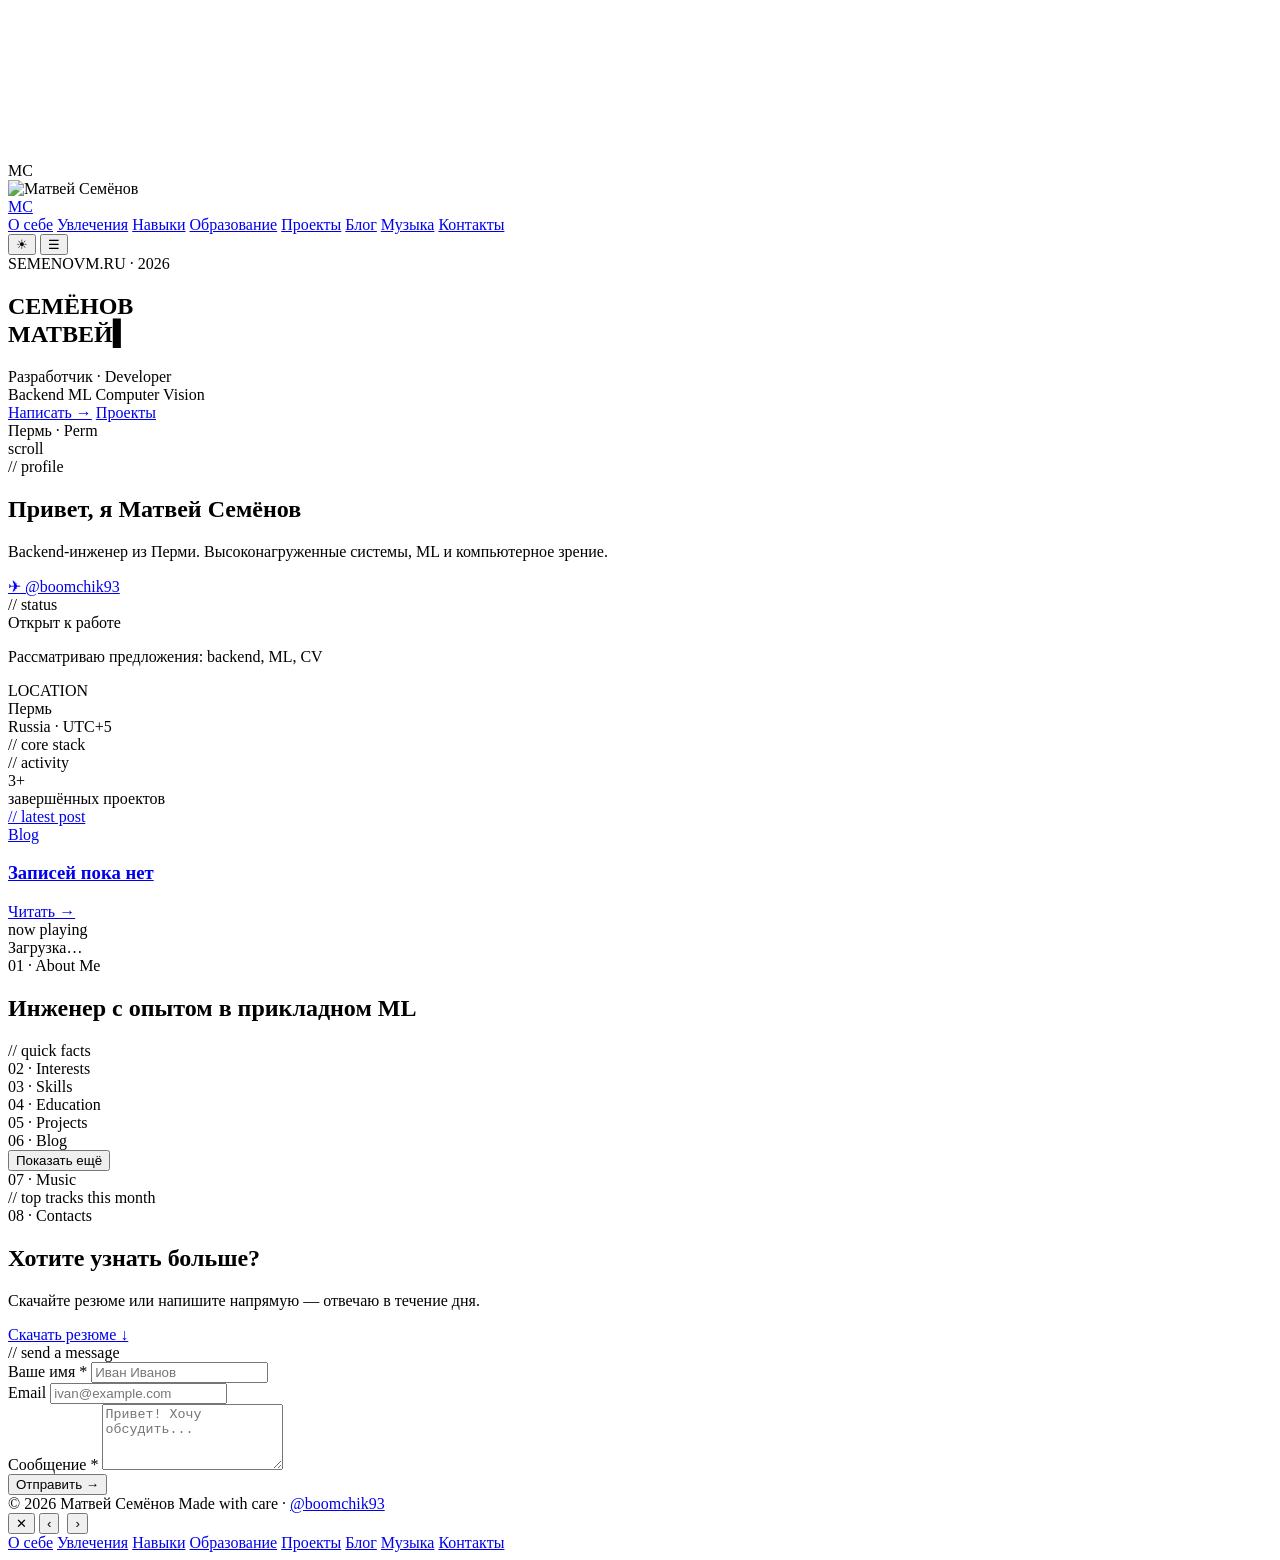
==== web/index.html @ ba3b2e04 "initial" ====
<!DOCTYPE html>
<html lang="ru">
<head>
  <meta charset="utf-8">
  <meta name="viewport" content="width=device-width, initial-scale=1">
  <title>Матвей Семёнов — Разработчик</title>
  <meta name="description" content="Матвей Семёнов — разработчик из Перми. Backend, ML и Computer Vision.">
  <meta property="og:title" content="Матвей Семёнов — Разработчик">
  <meta property="og:description" content="Backend, ML и Computer Vision. Пермь.">
  <meta property="og:type" content="website">
  <link rel="preconnect" href="https://fonts.googleapis.com">
  <link rel="preconnect" href="https://fonts.gstatic.com" crossorigin>
  <link href="https://fonts.googleapis.com/css2?family=JetBrains+Mono:wght@300;400;500;700&family=IBM+Plex+Sans:ital,wght@0,300;0,400;0,500;0,600;1,400&display=swap" rel="stylesheet">
  <link rel="stylesheet" href="/assets/style.css">
</head>
<body>
  <canvas id="bg-canvas"></canvas>
  <div id="bg-orb"></div>
  <div id="fav">
    <div id="fav-fb">МС</div>
    <img id="fav-img" alt="Матвей Семёнов" src="/uploads/photo.jpg">
  </div>

  <!-- NAV -->
  <nav class="nav" id="nav">
    <div class="nav__inner">
      <a href="#" class="nav__logo">МС</a>
      <div class="nav__links">
        <a href="#about">О себе</a>
        <a href="#interests">Увлечения</a>
        <a href="#skills">Навыки</a>
        <a href="#education">Образование</a>
        <a href="#projects">Проекты</a>
        <a href="#blog">Блог</a>
        <a href="#music">Музыка</a>
        <a href="#contacts">Контакты</a>
      </div>
      <div class="nav__actions">
        <button class="nav__icon" id="theme-toggle" type="button" aria-label="Переключить тему">☀</button>
        <button class="nav__icon nav__burger" id="menu-toggle" type="button" aria-label="Меню">☰</button>
      </div>
    </div>
  </nav>

  <main id="app" aria-busy="true">
    <!-- HERO -->
    <section class="hero">
      <div class="hero__inner">
        <div class="hero__kicker">SEMENOVM.RU · 2026</div>
        <h1 class="hero__title">
          <div class="hero__last" id="hero-last">СЕМЁНОВ</div>
          <div class="hero__first neon" id="hero-first">МАТВЕЙ<span class="hero__cursor">▍</span></div>
        </h1>

        <div class="hero__rings-wrap">
          <div class="hero__rings" id="hero-rings">
            <span class="ring ring--1"></span>
            <span class="ring ring--2"></span>
            <span class="dot dot--top"></span>
            <span class="dot dot--right"></span>
            <span class="dot dot--bottom"></span>
            <span class="dot dot--left"></span>
          </div>
        </div>

        <div class="hero__role-row">
          <span class="rule"></span>
          <span class="hero__role" id="hero-role">Разработчик · Developer</span>
          <span class="rule"></span>
        </div>

        <div class="hero__badges">
          <span class="badge">Backend</span>
          <span class="badge">ML</span>
          <span class="badge">Computer Vision</span>
        </div>

        <div class="hero__cta">
          <a href="#contacts" class="btn-primary neon-btn">Написать →</a>
          <a href="#projects" class="btn-ghost">Проекты</a>
        </div>

        <div class="hero__loc">
          <span class="hero__loc-dot"></span>
          <span id="hero-loc">Пермь · Perm</span>
        </div>
      </div>

      <div class="hero__scroll">
        <div class="hero__scroll-line"></div>
        <span class="hero__scroll-label">scroll</span>
      </div>
    </section>

    <!-- BENTO DASHBOARD -->
    <section class="bento">
      <div class="bento__grid">
        <div class="gc card-greeting">
          <canvas id="spark-canvas" style="position:absolute;right:0;bottom:0;width:240px;height:110px;pointer-events:none;"></canvas>
          <div class="card-greeting__label">// profile</div>
          <h2 class="card-greeting__title" id="bento-greeting">Привет, я&#10;Матвей Семёнов</h2>
          <p class="card-greeting__desc" id="bento-desc">Backend-инженер из Перми. Высоконагруженные системы, ML и компьютерное зрение.</p>
          <a href="https://t.me/boomchik93" class="card-greeting__link" id="bento-tg">✈ @boomchik93</a>
        </div>

        <div class="gc bento-card">
          <div class="bento-card__label">// status</div>
          <div class="card-status__row">
            <span class="status-dot"></span>
            <span class="card-status__label">Открыт к работе</span>
          </div>
          <p class="card-status__desc">Рассматриваю предложения: backend, ML, CV</p>
          <div class="card-status__foot">
            <div class="card-status__foot-label">LOCATION</div>
            <div class="card-status__foot-value" id="status-city">Пермь</div>
            <div class="card-status__foot-sub">Russia · UTC+5</div>
          </div>
        </div>

        <div class="gc bento-card">
          <div class="bento-card__label">// core stack</div>
          <div id="stack-bars"></div>
        </div>

        <div class="gc bento-card">
          <div class="bento-card__label">// activity</div>
          <div class="card-activity__num" id="proj-count">3+</div>
          <div class="card-activity__label">завершённых проектов</div>
          <div class="card-activity__bars" id="activity-bars"></div>
        </div>

        <a href="#blog" class="gc bento-card card-blog">
          <div class="bento-card__label">// latest post</div>
          <span class="card-blog__tag" id="blog-teaser-tag">Blog</span>
          <h3 class="card-blog__title" id="blog-teaser-title">Записей пока нет</h3>
          <div class="card-blog__date" id="blog-teaser-date"></div>
          <div class="card-blog__read">Читать →</div>
        </a>

        <div class="gc bento-card card-now" id="bento-now">
          <div class="card-now__label"><span class="card-now__dot"></span>now playing</div>
          <div class="card-now-content">Загрузка…</div>
        </div>
      </div>
    </section>

    <!-- ABOUT -->
    <section id="about" class="section">
      <div class="container">
        <div class="section__head" data-fade>
          <span class="section__num">01</span>
          <span class="section__dot">·</span>
          <span class="section__label">About Me</span>
          <span class="section__rule"></span>
        </div>
        <h2 class="section__title" id="about-h">Инженер с опытом&#10;в прикладном ML</h2>
        <div class="about">
          <div class="about__text" data-fade>
            <p class="about__p1" id="about-ru"></p>
            <p class="about__p2" id="about-en"></p>
          </div>
          <aside class="gc facts-card" data-fade>
            <div class="facts-card__label">// quick facts</div>
            <div id="facts-list"></div>
          </aside>
        </div>
      </div>
    </section>

    <!-- INTERESTS -->
    <section id="interests" class="section">
      <div class="container">
        <div class="section__head" data-fade>
          <span class="section__num">02</span>
          <span class="section__dot">·</span>
          <span class="section__label">Interests</span>
          <span class="section__rule"></span>
        </div>
        <div class="interests-grid" id="interests-grid"></div>
      </div>
    </section>

    <!-- SKILLS -->
    <section id="skills" class="section">
      <div class="container">
        <div class="section__head" data-fade>
          <span class="section__num">03</span>
          <span class="section__dot">·</span>
          <span class="section__label">Skills</span>
          <span class="section__rule"></span>
        </div>
        <div class="skills-grid" id="skills-grid"></div>
      </div>
    </section>

    <!-- EDUCATION -->
    <section id="education" class="section">
      <div class="container">
        <div class="section__head" data-fade>
          <span class="section__num">04</span>
          <span class="section__dot">·</span>
          <span class="section__label">Education</span>
          <span class="section__rule"></span>
        </div>
        <div class="edu-list" id="edu-list"></div>
      </div>
    </section>

    <!-- PROJECTS -->
    <section id="projects" class="section">
      <div class="container">
        <div class="section__head" data-fade>
          <span class="section__num">05</span>
          <span class="section__dot">·</span>
          <span class="section__label">Projects</span>
          <span class="section__rule"></span>
        </div>
        <div class="projects-grid" id="projects-grid"></div>
      </div>
    </section>

    <!-- BLOG -->
    <section id="blog" class="section">
      <div class="container">
        <div class="section__head" data-fade>
          <span class="section__num">06</span>
          <span class="section__dot">·</span>
          <span class="section__label">Blog</span>
          <span class="section__rule"></span>
        </div>
        <div class="blog-feed" id="blog-feed"></div>
        <div class="blog-more-wrap">
          <button class="ghost-btn hidden" id="blog-more" type="button">Показать ещё</button>
        </div>
      </div>
    </section>

    <!-- MUSIC -->
    <section id="music" class="section">
      <div class="container">
        <div class="section__head" data-fade>
          <span class="section__num">07</span>
          <span class="section__dot">·</span>
          <span class="section__label">Music</span>
          <span class="section__rule"></span>
        </div>
        <div class="music-grid">
          <div class="gc music-now-card" id="music-now"></div>
          <div class="gc music-top-card">
            <div class="music-top-card__label" id="music-top-label">// top tracks this month</div>
            <div class="top-cols" id="music-top"></div>
          </div>
        </div>
      </div>
    </section>

    <!-- CONTACTS -->
    <section id="contacts" class="section">
      <div class="container">
        <div class="section__head" data-fade>
          <span class="section__num">08</span>
          <span class="section__dot">·</span>
          <span class="section__label">Contacts</span>
          <span class="section__rule"></span>
        </div>
        <div class="contacts-grid">
          <div data-fade>
            <h2 class="contacts__title">Хотите узнать больше?</h2>
            <p class="contacts__desc">Скачайте резюме или напишите напрямую — отвечаю в течение дня.</p>
            <div class="socials" id="socials-grid"></div>
            <a href="/uploads/resume.pdf" class="btn-primary neon-btn" id="resume-link" download>Скачать резюме ↓</a>
          </div>

          <form class="gc cform" id="contact-form" data-fade>
            <div class="cform__label">// send a message</div>
            <div class="cform__fields">
              <div>
                <label class="cform__field-label">Ваше имя *</label>
                <input class="cform__input" name="name" type="text" placeholder="Иван Иванов" required maxlength="120">
              </div>
              <div>
                <label class="cform__field-label">Email</label>
                <input class="cform__input" name="email" type="email" placeholder="ivan@example.com" maxlength="160">
              </div>
              <div>
                <label class="cform__field-label">Сообщение *</label>
                <textarea class="cform__input cform__area" name="message" placeholder="Привет! Хочу обсудить..." required maxlength="4000" rows="4"></textarea>
              </div>
              <button class="cform__btn" type="submit">Отправить →</button>
              <span class="cform__status" id="cform-status"></span>
            </div>
          </form>
        </div>
      </div>
    </section>
  </main>

  <footer class="footer">
    <div class="footer__inner">
      <span id="footer-copy">© 2026 Матвей Семёнов</span>
      <span>Made with care · <a href="https://t.me/boomchik93" id="footer-handle">@boomchik93</a></span>
    </div>
  </footer>

  <!-- Lightbox -->
  <div class="lightbox hidden" id="lightbox">
    <button class="lightbox__close" id="lightbox-close" type="button" aria-label="Закрыть">✕</button>
    <button class="lightbox__nav lightbox__prev" id="lightbox-prev" type="button" aria-label="Предыдущее фото">‹</button>
    <img class="lightbox__img" id="lightbox-img" alt="">
    <button class="lightbox__nav lightbox__next" id="lightbox-next" type="button" aria-label="Следующее фото">›</button>
    <div class="lightbox__counter" id="lightbox-counter"></div>
  </div>

  <!-- Mobile menu -->
  <div class="mobile-menu hidden" id="mobile-menu">
    <a href="#about">О себе</a>
    <a href="#interests">Увлечения</a>
    <a href="#skills">Навыки</a>
    <a href="#education">Образование</a>
    <a href="#projects">Проекты</a>
    <a href="#blog">Блог</a>
    <a href="#music">Музыка</a>
    <a href="#contacts">Контакты</a>
  </div>

  <script src="/assets/app.js"></script>
</body>
</html>
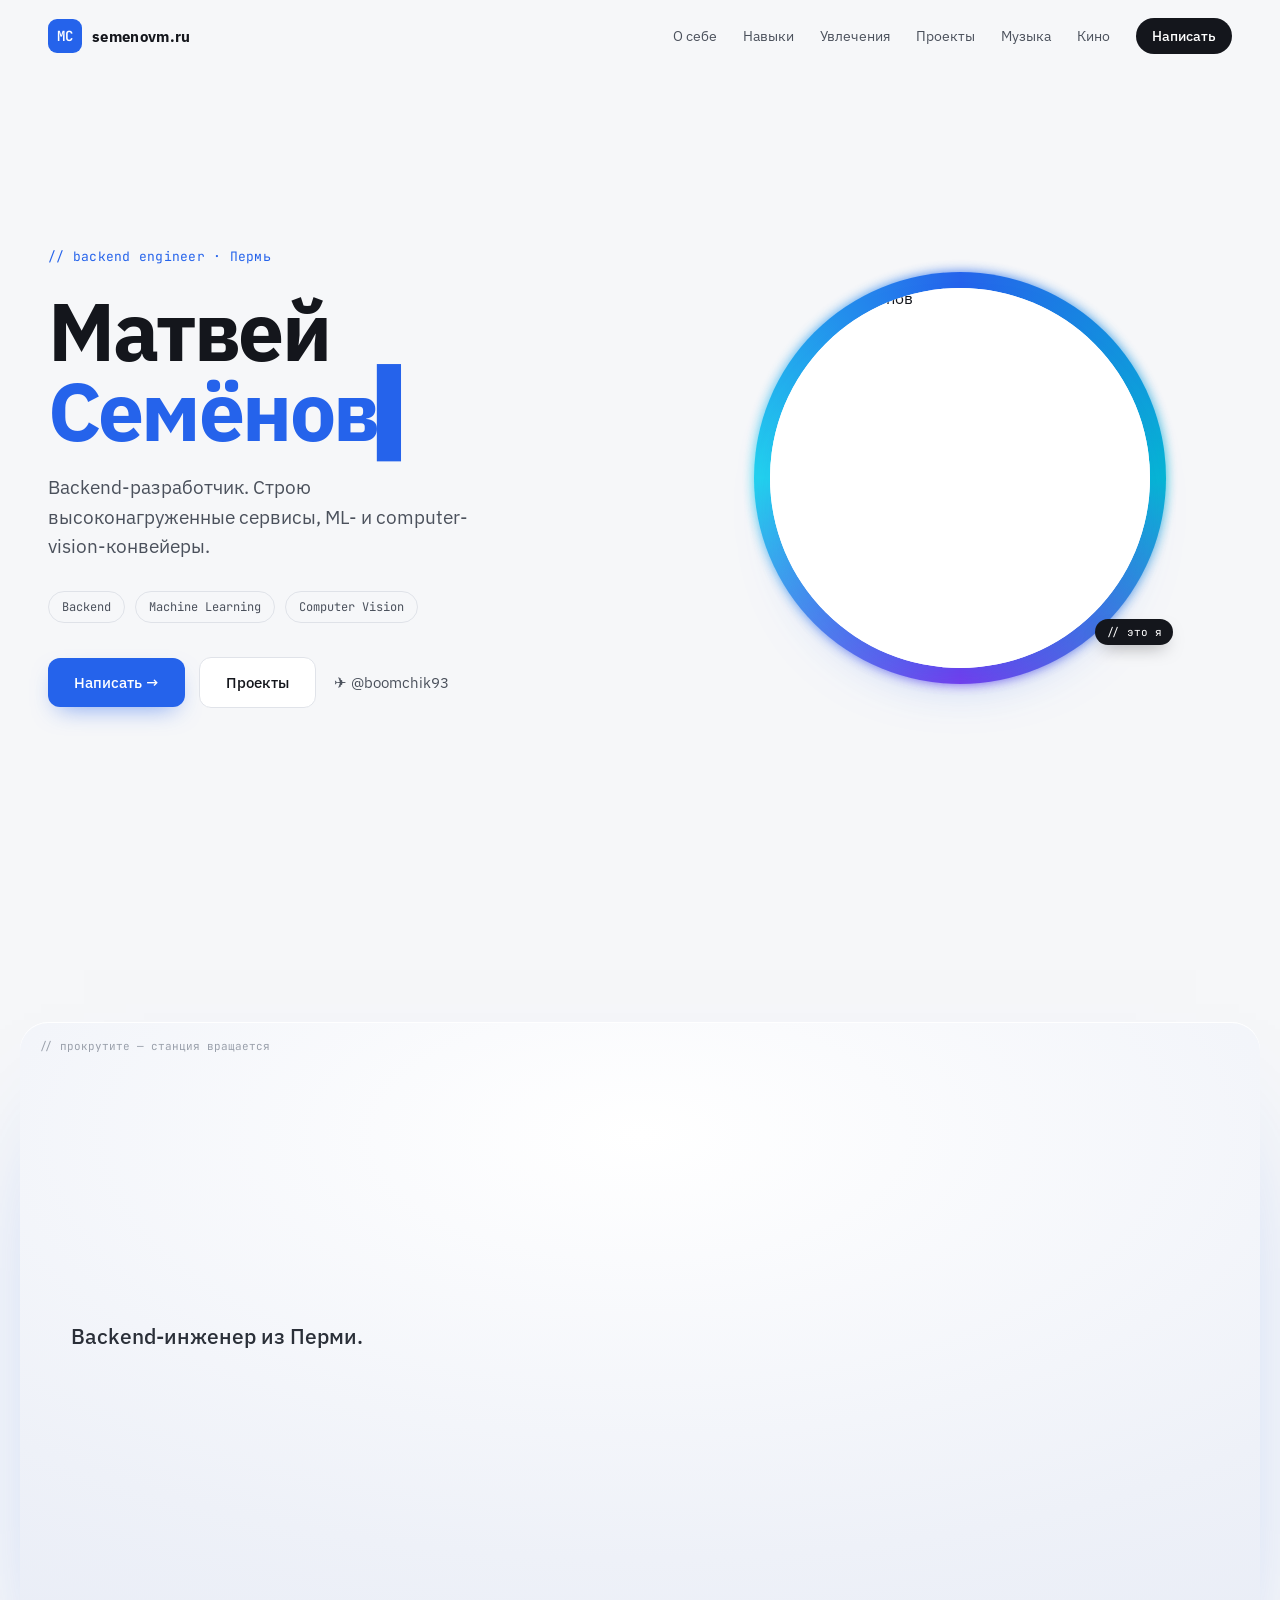
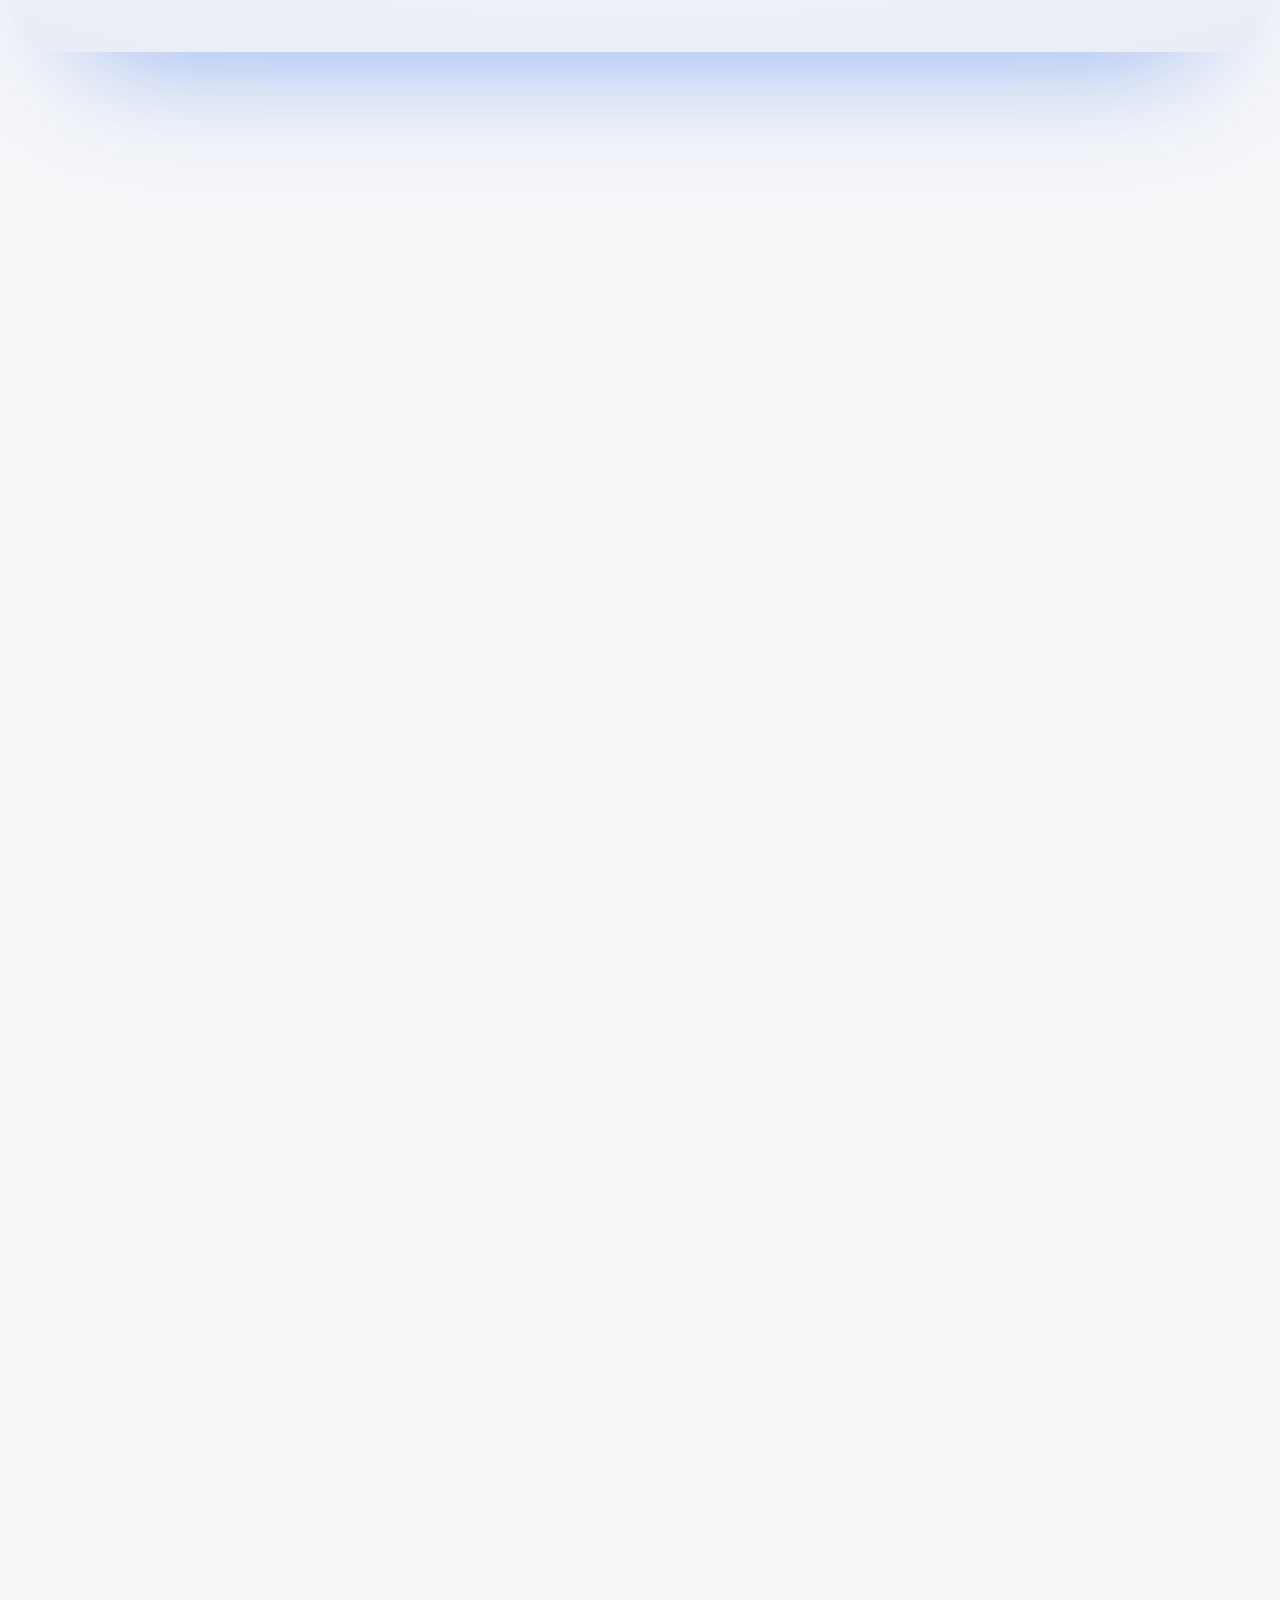
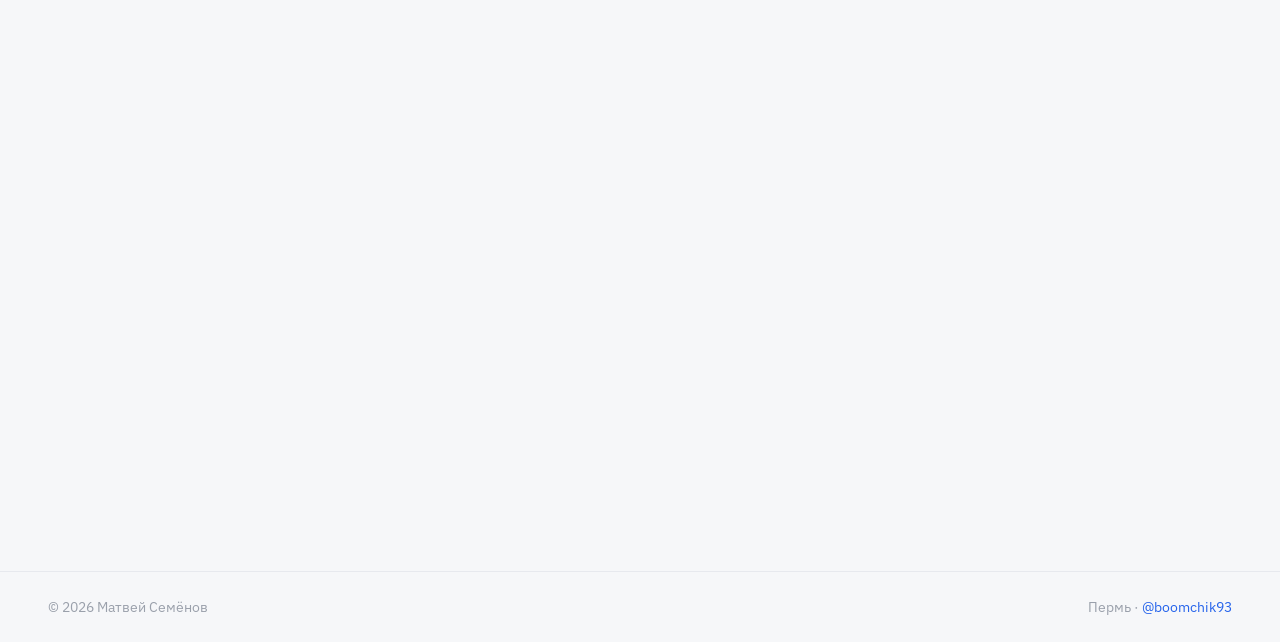
==== commit 78028a7e: "почистил комменты и добавил шифрование чувствительных полей" ====
--- a/web/index.html
+++ b/web/index.html
@@ -4,325 +4,354 @@
   <meta charset="utf-8">
   <meta name="viewport" content="width=device-width, initial-scale=1">
   <title>Матвей Семёнов — Разработчик</title>
-  <meta name="description" content="Матвей Семёнов — разработчик из Перми. Backend, ML и Computer Vision.">
+  <meta name="description" content="Матвей Семёнов — backend-разработчик из Перми. Backend, ML и Computer Vision.">
   <meta property="og:title" content="Матвей Семёнов — Разработчик">
   <meta property="og:description" content="Backend, ML и Computer Vision. Пермь.">
   <meta property="og:type" content="website">
   <link rel="preconnect" href="https://fonts.googleapis.com">
   <link rel="preconnect" href="https://fonts.gstatic.com" crossorigin>
-  <link href="https://fonts.googleapis.com/css2?family=JetBrains+Mono:wght@300;400;500;700&family=IBM+Plex+Sans:ital,wght@0,300;0,400;0,500;0,600;1,400&display=swap" rel="stylesheet">
-  <link rel="stylesheet" href="/assets/style.css">
+  <link href="https://fonts.googleapis.com/css2?family=JetBrains+Mono:wght@400;500;600&family=IBM+Plex+Sans:ital,wght@0,300;0,400;0,500;0,600;0,700;1,400&display=swap" rel="stylesheet">
+  <script src="https://cdnjs.cloudflare.com/ajax/libs/three.js/r128/three.min.js"></script>
+  <script src="https://unpkg.com/three@0.128.0/examples/js/libs/fflate.min.js"></script>
+  <script src="https://unpkg.com/three@0.128.0/examples/js/loaders/FBXLoader.js"></script>
+  <style>
+    *{box-sizing:border-box;margin:0;padding:0}
+    html{scroll-behavior:smooth}
+    body{background:#f6f7f9;color:#14161c;font-family:'IBM Plex Sans',system-ui,sans-serif;-webkit-font-smoothing:antialiased;overflow-x:hidden}
+    a{color:#2563eb;text-decoration:none}
+    a:hover{color:#1d4ed8}
+    ::selection{background:#c7d5fb;color:#14161c}
+    @keyframes riseIn{from{opacity:0;transform:translateY(22px)}to{opacity:1;transform:none}}
+    @keyframes blink{0%,49%{opacity:1}50%,100%{opacity:0}}
+    @keyframes eq{0%,100%{transform:scaleY(.3)}50%{transform:scaleY(1)}}
+    @keyframes spin{to{transform:rotate(360deg)}}
+    @keyframes floaty{0%,100%{transform:translateY(0)}50%{transform:translateY(-14px)}}
+    .fade{opacity:0;transform:translateY(22px);transition:opacity .7s cubic-bezier(.22,.61,.36,1),transform .7s cubic-bezier(.22,.61,.36,1)}
+    .fade.vis{opacity:1;transform:none}
+    @media (prefers-reduced-motion: reduce){.fade{opacity:1!important;transform:none!important;transition:none}}
+    .stg-grid{display:grid;grid-template-columns:1.02fr .98fr;gap:48px;align-items:center}
+    .slot{position:relative;border-radius:28px;overflow:hidden}
+    /* about workstation slot: break out wider than the content column */
+    .slot-wide{width:min(100vw - 40px,1560px);position:relative;left:50%;transform:translateX(-50%)}
+    .stage3d.rev .stg-grid > div:first-child{order:2}
+    @media (max-width:980px){
+      .stg-grid{grid-template-columns:1fr!important;gap:26px!important}
+      .slot{height:400px!important}
+      .stage3d.rev .stg-grid > div:first-child{order:0!important}
+      .hero{grid-template-columns:1fr!important;gap:8px!important;min-height:auto!important;padding-top:120px!important}
+      .hero > div:last-child{height:min(56vh,440px)!important;order:-1}
+      .two-col,.music-grid{grid-template-columns:1fr!important}
+      .skills-grid,.int-grid,.proj-grid{grid-template-columns:1fr 1fr!important}
+    }
+    @media (max-width:720px){
+      .navlinks{display:none!important}
+      .burger{display:grid!important;place-items:center}
+      .skills-grid,.int-grid,.proj-grid{grid-template-columns:1fr!important}
+      main{padding-left:20px!important;padding-right:20px!important}
+      section{padding-top:72px!important}
+      .slot{display:none!important}
+      .stage3d{padding:52px 0 8px!important}
+    }
+  </style>
 </head>
 <body>
-  <canvas id="bg-canvas"></canvas>
-  <div id="bg-orb"></div>
-  <div id="fav">
-    <div id="fav-fb">МС</div>
-    <img id="fav-img" alt="Матвей Семёнов" src="/uploads/photo.jpg">
-  </div>
-
-  <!-- NAV -->
-  <nav class="nav" id="nav">
-    <div class="nav__inner">
-      <a href="#" class="nav__logo">МС</a>
-      <div class="nav__links">
-        <a href="#about">О себе</a>
-        <a href="#interests">Увлечения</a>
-        <a href="#skills">Навыки</a>
-        <a href="#education">Образование</a>
-        <a href="#projects">Проекты</a>
-        <a href="#blog">Блог</a>
-        <a href="#music">Музыка</a>
-        <a href="#contacts">Контакты</a>
-      </div>
-      <div class="nav__actions">
-        <button class="nav__icon" id="theme-toggle" type="button" aria-label="Переключить тему">☀</button>
-        <button class="nav__icon nav__burger" id="menu-toggle" type="button" aria-label="Меню">☰</button>
+<canvas id="constellation" style="position:fixed;inset:0;width:100vw;height:100vh;z-index:0;pointer-events:none"></canvas>
+<canvas id="retroGl" style="position:fixed;inset:0;width:100vw;height:100vh;z-index:20;pointer-events:none"></canvas>
+
+<div style="position:relative;z-index:1;min-height:100vh">
+
+  <nav id="siteNav" style="position:fixed;top:0;left:0;right:0;z-index:40;transition:background .3s,box-shadow .3s,backdrop-filter .3s">
+    <div style="max-width:1240px;margin:0 auto;padding:18px 28px;display:flex;align-items:center;justify-content:space-between;gap:24px">
+      <a href="#top" data-close-menu style="display:flex;align-items:center;gap:10px;color:#14161c;font-weight:700;letter-spacing:.02em">
+        <span style="display:grid;place-items:center;width:34px;height:34px;border-radius:9px;background:#2563eb;color:#fff;font-family:'JetBrains Mono',monospace;font-size:14px;font-weight:600">МС</span>
+        <span style="font-size:15px">semenovm.ru</span>
+      </a>
+      <div style="display:flex;align-items:center;gap:26px;font-size:14px" class="navlinks">
+        <a href="#about" style="color:#4b515c">О себе</a>
+        <a href="#skills" style="color:#4b515c">Навыки</a>
+        <a href="#interests" style="color:#4b515c">Увлечения</a>
+        <a href="#projects" style="color:#4b515c">Проекты</a>
+        <a href="#music" style="color:#4b515c">Музыка</a>
+        <a href="/films" target="_blank" rel="noopener" style="color:#4b515c">Кино</a>
+        <a href="#contacts" style="display:inline-flex;align-items:center;gap:7px;padding:9px 16px;border-radius:999px;background:#14161c;color:#fff;font-weight:500">Написать</a>
+      </div>
+      <button type="button" id="burger-btn" class="burger" aria-label="Меню" style="display:none;width:42px;height:42px;border:1px solid #e7e9ee;border-radius:11px;background:#fff;color:#14161c;font-size:18px;cursor:pointer">☰</button>
+    </div>
+    <div id="mobile-menu-wrap" style="max-width:1240px;margin:0 auto;padding:0 28px;overflow:hidden;max-height:0;transition:max-height .35s ease">
+      <div style="display:flex;flex-direction:column;gap:2px;padding:6px 0 18px">
+        <a href="#about" data-close-menu style="padding:12px 4px;border-bottom:1px solid #eceef2;color:#14161c">О себе</a>
+        <a href="#skills" data-close-menu style="padding:12px 4px;border-bottom:1px solid #eceef2;color:#14161c">Навыки</a>
+        <a href="#interests" data-close-menu style="padding:12px 4px;border-bottom:1px solid #eceef2;color:#14161c">Увлечения</a>
+        <a href="#projects" data-close-menu style="padding:12px 4px;border-bottom:1px solid #eceef2;color:#14161c">Проекты</a>
+        <a href="#music" data-close-menu style="padding:12px 4px;border-bottom:1px solid #eceef2;color:#14161c">Музыка</a>
+        <a href="/films" target="_blank" rel="noopener" data-close-menu style="padding:12px 4px;border-bottom:1px solid #eceef2;color:#14161c">Кино</a>
+        <a href="#contacts" data-close-menu style="padding:12px 4px;color:#2563eb">Написать →</a>
       </div>
     </div>
   </nav>
 
-  <main id="app" aria-busy="true">
+  <main id="top" style="position:relative;z-index:1;max-width:1240px;margin:0 auto;padding:0 28px">
+
     <!-- HERO -->
-    <section class="hero">
-      <div class="hero__inner">
-        <div class="hero__kicker">SEMENOVM.RU · 2026</div>
-        <h1 class="hero__title">
-          <div class="hero__last" id="hero-last">СЕМЁНОВ</div>
-          <div class="hero__first neon" id="hero-first">МАТВЕЙ<span class="hero__cursor">▍</span></div>
+    <section style="min-height:100vh;display:grid;grid-template-columns:1.05fr .95fr;align-items:center;gap:40px;padding-top:96px;padding-bottom:40px" class="hero">
+      <div style="animation:riseIn .8s cubic-bezier(.22,.61,.36,1) both">
+        <div id="hero-kicker" style="font-family:'JetBrains Mono',monospace;font-size:13px;color:#2563eb;letter-spacing:.02em;margin-bottom:26px">// backend engineer · Пермь</div>
+        <h1 style="font-size:clamp(44px,6.4vw,88px);line-height:.98;font-weight:700;letter-spacing:-.03em;margin-bottom:22px;text-wrap:balance">
+          <span id="hero-first">Матвей</span><br><span id="hero-last" style="color:#2563eb">Семёнов</span><span style="display:inline-block;width:.5ch;color:#2563eb;animation:blink 1.1s step-end infinite">▍</span>
         </h1>
-
-        <div class="hero__rings-wrap">
-          <div class="hero__rings" id="hero-rings">
-            <span class="ring ring--1"></span>
-            <span class="ring ring--2"></span>
-            <span class="dot dot--top"></span>
-            <span class="dot dot--right"></span>
-            <span class="dot dot--bottom"></span>
-            <span class="dot dot--left"></span>
-          </div>
-        </div>
-
-        <div class="hero__role-row">
-          <span class="rule"></span>
-          <span class="hero__role" id="hero-role">Разработчик · Developer</span>
-          <span class="rule"></span>
-        </div>
-
-        <div class="hero__badges">
-          <span class="badge">Backend</span>
-          <span class="badge">ML</span>
-          <span class="badge">Computer Vision</span>
-        </div>
-
-        <div class="hero__cta">
-          <a href="#contacts" class="btn-primary neon-btn">Написать →</a>
-          <a href="#projects" class="btn-ghost">Проекты</a>
-        </div>
-
-        <div class="hero__loc">
-          <span class="hero__loc-dot"></span>
-          <span id="hero-loc">Пермь · Perm</span>
-        </div>
-      </div>
-
-      <div class="hero__scroll">
-        <div class="hero__scroll-line"></div>
-        <span class="hero__scroll-label">scroll</span>
-      </div>
-    </section>
-
-    <!-- BENTO DASHBOARD -->
-    <section class="bento">
-      <div class="bento__grid">
-        <div class="gc card-greeting">
-          <canvas id="spark-canvas" style="position:absolute;right:0;bottom:0;width:240px;height:110px;pointer-events:none;"></canvas>
-          <div class="card-greeting__label">// profile</div>
-          <h2 class="card-greeting__title" id="bento-greeting">Привет, я&#10;Матвей Семёнов</h2>
-          <p class="card-greeting__desc" id="bento-desc">Backend-инженер из Перми. Высоконагруженные системы, ML и компьютерное зрение.</p>
-          <a href="https://t.me/boomchik93" class="card-greeting__link" id="bento-tg">✈ @boomchik93</a>
-        </div>
-
-        <div class="gc bento-card">
-          <div class="bento-card__label">// status</div>
-          <div class="card-status__row">
-            <span class="status-dot"></span>
-            <span class="card-status__label">Открыт к работе</span>
-          </div>
-          <p class="card-status__desc">Рассматриваю предложения: backend, ML, CV</p>
-          <div class="card-status__foot">
-            <div class="card-status__foot-label">LOCATION</div>
-            <div class="card-status__foot-value" id="status-city">Пермь</div>
-            <div class="card-status__foot-sub">Russia · UTC+5</div>
-          </div>
-        </div>
-
-        <div class="gc bento-card">
-          <div class="bento-card__label">// core stack</div>
-          <div id="stack-bars"></div>
-        </div>
-
-        <div class="gc bento-card">
-          <div class="bento-card__label">// activity</div>
-          <div class="card-activity__num" id="proj-count">3+</div>
-          <div class="card-activity__label">завершённых проектов</div>
-          <div class="card-activity__bars" id="activity-bars"></div>
-        </div>
-
-        <a href="#blog" class="gc bento-card card-blog">
-          <div class="bento-card__label">// latest post</div>
-          <span class="card-blog__tag" id="blog-teaser-tag">Blog</span>
-          <h3 class="card-blog__title" id="blog-teaser-title">Записей пока нет</h3>
-          <div class="card-blog__date" id="blog-teaser-date"></div>
-          <div class="card-blog__read">Читать →</div>
+        <p id="hero-desc" style="max-width:440px;font-size:19px;line-height:1.55;color:#4b515c;margin-bottom:30px">Backend-разработчик. Строю высоконагруженные сервисы, ML- и computer-vision-конвейеры.</p>
+        <div style="display:flex;gap:10px;flex-wrap:wrap;margin-bottom:34px">
+          <span style="font-family:'JetBrains Mono',monospace;font-size:12px;padding:7px 13px;border-radius:999px;border:1px solid #dfe2e8;color:#4b515c">Backend</span>
+          <span style="font-family:'JetBrains Mono',monospace;font-size:12px;padding:7px 13px;border-radius:999px;border:1px solid #dfe2e8;color:#4b515c">Machine Learning</span>
+          <span style="font-family:'JetBrains Mono',monospace;font-size:12px;padding:7px 13px;border-radius:999px;border:1px solid #dfe2e8;color:#4b515c">Computer Vision</span>
+        </div>
+        <div style="display:flex;gap:14px;flex-wrap:wrap;align-items:center">
+          <a href="#contacts" style="display:inline-flex;align-items:center;gap:9px;padding:15px 26px;border-radius:12px;background:#2563eb;color:#fff;font-weight:500;font-size:15px;box-shadow:0 10px 24px -10px rgba(37,99,235,.6)">Написать →</a>
+          <a href="#projects" style="display:inline-flex;align-items:center;gap:9px;padding:15px 26px;border-radius:12px;background:#fff;border:1px solid #e0e3e9;color:#14161c;font-weight:500;font-size:15px">Проекты</a>
+          <a id="hero-tg" href="https://t.me/boomchik93" target="_blank" rel="noopener" style="display:inline-flex;align-items:center;gap:8px;padding:12px 4px;color:#4b515c;font-size:15px">✈ @boomchik93</a>
+        </div>
+      </div>
+
+      <div style="position:relative;display:grid;place-items:center;height:min(72vh,560px)">
+        <div style="position:relative;width:min(78%,380px);aspect-ratio:1;animation:floaty 6s ease-in-out infinite">
+          <div style="position:absolute;inset:-16px;border-radius:50%;background:conic-gradient(from 0deg,#2563eb,#06b6d4,#7c3aed,#22d3ee,#2563eb);filter:blur(6px);opacity:.85;animation:spin 7s linear infinite"></div>
+          <div style="position:absolute;inset:-16px;border-radius:50%;background:conic-gradient(from 0deg,#2563eb,#06b6d4,#7c3aed,#22d3ee,#2563eb);animation:spin 7s linear infinite"></div>
+          <div style="position:absolute;inset:0;border-radius:50%;overflow:hidden;background:#fff;box-shadow:0 30px 60px -34px rgba(37,99,235,.6),inset 0 0 0 6px #fff">
+            <img id="hero-photo" src="/uploads/photo.jpg" alt="Матвей Семёнов" style="width:100%;height:100%;object-fit:cover;display:block">
+          </div>
+          <span style="position:absolute;bottom:6%;right:-6%;font-family:'JetBrains Mono',monospace;font-size:11px;background:#14161c;color:#fff;padding:6px 11px;border-radius:999px;box-shadow:0 8px 18px -8px rgba(20,22,28,.5)">// это я</span>
+        </div>
+      </div>
+    </section>
+
+    <!-- ABOUT: BIG RETRO WORKSTATION -->
+    <section id="about" style="padding:64px 0 44px">
+      <div class="fade" style="display:flex;align-items:center;justify-content:space-between;flex-wrap:wrap;gap:14px;margin-bottom:24px">
+        <div style="font-family:'JetBrains Mono',monospace;font-size:13px;color:#2563eb">// workstation · online</div>
+        <div style="display:inline-flex;align-items:center;gap:9px;padding:8px 14px;border-radius:999px;background:rgba(37,99,235,.09);color:#2563eb;font-weight:500;font-size:14px"><span style="width:9px;height:9px;border-radius:50%;background:#22c55e;box-shadow:0 0 0 4px rgba(34,197,94,.18)"></span>Открыт к работе</div>
+      </div>
+      <div id="slot-crt" class="slot slot-wide" style="height:min(70vh,640px);background:radial-gradient(130% 120% at 50% 18%,#ffffff 0%,#eef1f8 56%,#e4e9f5 100%);box-shadow:inset 0 1px 0 #fff,0 64px 120px -64px rgba(37,99,235,.5)">
+        <span style="position:absolute;top:17px;left:19px;font-family:'JetBrains Mono',monospace;font-size:11px;color:#9aa0ab;z-index:30">// прокрутите — станция вращается</span>
+        <div style="position:absolute;inset:0;display:flex;align-items:center;padding:0 clamp(22px,4vw,52px);z-index:30;pointer-events:none">
+          <p id="about-text" style="font-size:clamp(17px,2vw,21px);line-height:1.5;color:#2a2f38;max-width:520px;font-weight:500;text-wrap:balance">Backend-инженер из Перми.</p>
+        </div>
+      </div>
+    </section>
+
+    <!-- SKILLS -->
+    <section id="skills" style="padding:96px 0 40px">
+      <div class="fade" style="display:flex;align-items:baseline;justify-content:space-between;flex-wrap:wrap;gap:16px;margin-bottom:40px">
+        <div>
+          <div style="font-family:'JetBrains Mono',monospace;font-size:13px;color:#2563eb;margin-bottom:14px">// core stack</div>
+          <h2 style="font-size:clamp(28px,3.4vw,42px);letter-spacing:-.02em;font-weight:700">Навыки и технологии</h2>
+        </div>
+        <div style="display:flex;gap:16px;font-family:'JetBrains Mono',monospace;font-size:12px;color:#9aa0ab;flex-wrap:wrap">
+          <span style="display:inline-flex;align-items:center;gap:7px"><span style="width:9px;height:9px;border-radius:3px;background:#2563eb"></span>основной</span>
+          <span style="display:inline-flex;align-items:center;gap:7px"><span style="width:9px;height:9px;border-radius:3px;background:#93b4fb"></span>уверенно</span>
+          <span style="display:inline-flex;align-items:center;gap:7px"><span style="width:9px;height:9px;border-radius:3px;background:#d3dae6"></span>рабочий</span>
+        </div>
+      </div>
+      <div id="skills-grid" style="display:grid;grid-template-columns:repeat(3,1fr);gap:18px" class="skills-grid">
+        <div class="fade" style="background:#fff;border:1px solid #e7e9ee;border-radius:18px;padding:24px">
+          <div style="font-family:'JetBrains Mono',monospace;font-size:12px;color:#9aa0ab;margin-bottom:18px">// языки</div>
+          <div style="display:flex;flex-wrap:wrap;gap:9px">
+            <span style="display:inline-flex;align-items:center;gap:8px;padding:9px 14px;border-radius:11px;background:#2563eb;color:#fff;font-weight:500;font-size:14px">Python<span style="font-family:'JetBrains Mono',monospace;font-size:10px;opacity:.8">основной</span></span>
+            <span style="display:inline-flex;align-items:center;gap:8px;padding:9px 14px;border-radius:11px;background:rgba(37,99,235,.1);color:#1d4ed8;font-weight:500;font-size:14px">Go<span style="font-family:'JetBrains Mono',monospace;font-size:10px;opacity:.7">уверенно</span></span>
+            <span style="display:inline-flex;align-items:center;gap:8px;padding:9px 14px;border-radius:11px;background:rgba(37,99,235,.1);color:#1d4ed8;font-weight:500;font-size:14px">C++<span style="font-family:'JetBrains Mono',monospace;font-size:10px;opacity:.7">уверенно</span></span>
+            <span style="display:inline-flex;align-items:center;gap:8px;padding:9px 14px;border-radius:11px;background:#f0f2f6;color:#4b515c;font-weight:500;font-size:14px">C#<span style="font-family:'JetBrains Mono',monospace;font-size:10px;opacity:.6">рабочий</span></span>
+            <span style="display:inline-flex;align-items:center;gap:8px;padding:9px 14px;border-radius:11px;background:#f0f2f6;color:#4b515c;font-weight:500;font-size:14px">SQL</span>
+          </div>
+        </div>
+        <div class="fade" style="background:#fff;border:1px solid #e7e9ee;border-radius:18px;padding:24px">
+          <div style="font-family:'JetBrains Mono',monospace;font-size:12px;color:#9aa0ab;margin-bottom:18px">// backend</div>
+          <div style="display:flex;flex-wrap:wrap;gap:9px">
+            <span style="display:inline-flex;padding:9px 14px;border-radius:11px;background:#2563eb;color:#fff;font-weight:500;font-size:14px">FastAPI</span>
+            <span style="display:inline-flex;padding:9px 14px;border-radius:11px;background:rgba(37,99,235,.1);color:#1d4ed8;font-weight:500;font-size:14px">PostgreSQL</span>
+            <span style="display:inline-flex;padding:9px 14px;border-radius:11px;background:rgba(37,99,235,.1);color:#1d4ed8;font-weight:500;font-size:14px">Redis</span>
+            <span style="display:inline-flex;padding:9px 14px;border-radius:11px;background:#f0f2f6;color:#4b515c;font-weight:500;font-size:14px">Docker</span>
+            <span style="display:inline-flex;padding:9px 14px;border-radius:11px;background:#f0f2f6;color:#4b515c;font-weight:500;font-size:14px">gRPC</span>
+            <span style="display:inline-flex;padding:9px 14px;border-radius:11px;background:#f0f2f6;color:#4b515c;font-weight:500;font-size:14px">RabbitMQ</span>
+          </div>
+        </div>
+        <div class="fade" style="background:#fff;border:1px solid #e7e9ee;border-radius:18px;padding:24px">
+          <div style="font-family:'JetBrains Mono',monospace;font-size:12px;color:#9aa0ab;margin-bottom:18px">// ml · cv</div>
+          <div style="display:flex;flex-wrap:wrap;gap:9px">
+            <span style="display:inline-flex;padding:9px 14px;border-radius:11px;background:#2563eb;color:#fff;font-weight:500;font-size:14px">PyTorch</span>
+            <span style="display:inline-flex;padding:9px 14px;border-radius:11px;background:rgba(37,99,235,.1);color:#1d4ed8;font-weight:500;font-size:14px">OpenCV</span>
+            <span style="display:inline-flex;padding:9px 14px;border-radius:11px;background:#f0f2f6;color:#4b515c;font-weight:500;font-size:14px">NumPy</span>
+            <span style="display:inline-flex;padding:9px 14px;border-radius:11px;background:#f0f2f6;color:#4b515c;font-weight:500;font-size:14px">scikit-learn</span>
+            <span style="display:inline-flex;padding:9px 14px;border-radius:11px;background:#f0f2f6;color:#4b515c;font-weight:500;font-size:14px">ONNX</span>
+          </div>
+        </div>
+      </div>
+    </section>
+
+    <!-- INTERESTS + RUBIK -->
+    <section id="interests" class="stage3d" style="padding:84px 0 50px">
+      <div class="fade stg-grid">
+        <div id="slot-rubik" class="slot" style="height:540px;background:radial-gradient(130% 120% at 50% 22%,#ffffff 0%,#eef1f8 56%,#e4e9f5 100%);box-shadow:inset 0 1px 0 #fff,0 48px 92px -60px rgba(37,99,235,.5)">
+          <div style="position:absolute;left:12%;right:12%;bottom:9%;height:12%;background:radial-gradient(60% 100% at 50% 50%,rgba(37,99,235,.22),transparent 72%);filter:blur(9px)"></div>
+          <span id="rubik-label" style="position:absolute;top:17px;left:19px;font-family:'JetBrains Mono',monospace;font-size:11px;color:#9aa0ab">// 3×3 · self-solving</span>
+        </div>
+        <div>
+          <div style="font-family:'JetBrains Mono',monospace;font-size:13px;color:#2563eb;margin-bottom:16px">// interests</div>
+          <h2 id="rubik-title" style="font-size:clamp(26px,3.2vw,40px);letter-spacing:-.02em;font-weight:700;line-height:1.08;margin-bottom:8px;text-wrap:balance">Разбираю сложное — и собираю обратно</h2>
+          <p id="rubik-text" style="font-size:17px;line-height:1.55;color:#4b515c;margin-bottom:24px;max-width:520px">Любая задача — как кубик Рубика: сначала хаос вращений, потом система. Он сам крутит грани, рассыпается на кубики и собирается заново. А между коммитами —</p>
+          <div id="interests-list" style="display:flex;flex-direction:column;gap:12px">
+            <div style="display:flex;gap:16px;align-items:flex-start;background:#fff;border:1px solid #e7e9ee;border-radius:16px;padding:18px 20px">
+              <span style="font-size:26px;color:#2563eb;line-height:1">♪</span>
+              <div><h3 style="font-size:18px;font-weight:600;margin-bottom:3px">Гитара</h3><p style="color:#626873;line-height:1.5;font-size:15px">Русский рок: Noize MC, Нервы, Сплин. Аккорды между коммитами.</p></div>
+            </div>
+            <div style="display:flex;gap:16px;align-items:flex-start;background:#fff;border:1px solid #e7e9ee;border-radius:16px;padding:18px 20px">
+              <span style="font-size:26px;color:#2563eb;line-height:1">❦</span>
+              <div><h3 style="font-size:18px;font-weight:600;margin-bottom:3px">Литература</h3><p style="color:#626873;line-height:1.5;font-size:15px">Ремарк, Оскар Уайльд, Ролан Барт. Проза — как хорошая архитектура.</p></div>
+            </div>
+            <div style="display:flex;gap:16px;align-items:flex-start;background:#fff;border:1px solid #e7e9ee;border-radius:16px;padding:18px 20px">
+              <span style="font-size:26px;color:#2563eb;line-height:1">◉</span>
+              <div><h3 style="font-size:18px;font-weight:600;margin-bottom:3px">Интернет-юмор</h3><p style="color:#626873;line-height:1.5;font-size:15px">Мемы и культура сообществ — то, что делает разработку человечнее.</p></div>
+            </div>
+          </div>
+          <a href="/films" target="_blank" rel="noopener" style="display:inline-flex;align-items:center;gap:10px;margin-top:18px;padding:14px 20px;border-radius:14px;background:#14161c;color:#fff;font-weight:500;font-size:15px">🎬 Мои фильмы и сериалы — с оценками <span style="opacity:.7">↗</span></a>
+        </div>
+      </div>
+    </section>
+
+    <!-- EDUCATION -->
+    <section id="education" style="padding:96px 0 40px">
+      <div class="fade" style="font-family:'JetBrains Mono',monospace;font-size:13px;color:#2563eb;margin-bottom:28px">// education</div>
+      <div class="fade" id="edu-card" style="background:#fff;border:1px solid #e7e9ee;border-radius:20px;padding:30px 32px">
+        <div style="font-family:'JetBrains Mono',monospace;font-size:14px;color:#2563eb">2021 — 2025</div>
+        <div>
+          <h3 style="font-size:22px;font-weight:600;margin-bottom:6px">Пермский государственный университет</h3>
+          <div style="color:#626873;margin-bottom:12px">Прикладная математика и информатика</div>
+          <p style="color:#626873;line-height:1.6;max-width:640px">Алгоритмы, математическая статистика, машинное обучение и системное программирование. Дипломные проекты — на стыке backend и компьютерного зрения.</p>
+        </div>
+      </div>
+    </section>
+
+    <!-- PROJECTS -->
+    <section id="projects" style="padding:96px 0 40px">
+      <div class="fade" style="font-family:'JetBrains Mono',monospace;font-size:13px;color:#2563eb;margin-bottom:28px">// projects</div>
+      <div id="projects-grid" style="display:grid;grid-template-columns:repeat(2,1fr);gap:18px" class="proj-grid">
+        <a href="#" class="fade proj" style="display:block;background:#fff;border:1px solid #e7e9ee;border-radius:20px;padding:28px;transition:transform .35s cubic-bezier(.22,.61,.36,1),box-shadow .35s;box-shadow:0 0 0 rgba(0,0,0,0)">
+          <div style="display:flex;justify-content:space-between;align-items:start;margin-bottom:60px">
+            <span style="font-family:'JetBrains Mono',monospace;font-size:12px;padding:6px 11px;border-radius:8px;background:rgba(37,99,235,.09);color:#2563eb">C++ · ESP32</span>
+            <span style="font-family:'JetBrains Mono',monospace;font-size:13px;color:#c3c8d1">01</span>
+          </div>
+          <h3 style="font-size:24px;font-weight:600;margin-bottom:8px">Buckshot Roulette Device</h3>
+          <p style="color:#626873;line-height:1.55;margin-bottom:18px">Аппаратная реализация игры на ESP32: прошивка на C++, дисплей, звук и тактильная отдача. Своя схемотехника и корпус.</p>
+          <div style="display:flex;flex-wrap:wrap;gap:8px;font-family:'JetBrains Mono',monospace;font-size:12px;color:#9aa0ab">
+            <span>C++</span><span>·</span><span>ESP32</span><span>·</span><span>Embedded</span>
+          </div>
         </a>
-
-        <div class="gc bento-card card-now" id="bento-now">
-          <div class="card-now__label"><span class="card-now__dot"></span>now playing</div>
-          <div class="card-now-content">Загрузка…</div>
-        </div>
-      </div>
-    </section>
-
-    <!-- ABOUT -->
-    <section id="about" class="section">
-      <div class="container">
-        <div class="section__head" data-fade>
-          <span class="section__num">01</span>
-          <span class="section__dot">·</span>
-          <span class="section__label">About Me</span>
-          <span class="section__rule"></span>
-        </div>
-        <h2 class="section__title" id="about-h">Инженер с опытом&#10;в прикладном ML</h2>
-        <div class="about">
-          <div class="about__text" data-fade>
-            <p class="about__p1" id="about-ru"></p>
-            <p class="about__p2" id="about-en"></p>
-          </div>
-          <aside class="gc facts-card" data-fade>
-            <div class="facts-card__label">// quick facts</div>
-            <div id="facts-list"></div>
-          </aside>
-        </div>
-      </div>
-    </section>
-
-    <!-- INTERESTS -->
-    <section id="interests" class="section">
-      <div class="container">
-        <div class="section__head" data-fade>
-          <span class="section__num">02</span>
-          <span class="section__dot">·</span>
-          <span class="section__label">Interests</span>
-          <span class="section__rule"></span>
-        </div>
-        <div class="interests-grid" id="interests-grid"></div>
-      </div>
-    </section>
-
-    <!-- SKILLS -->
-    <section id="skills" class="section">
-      <div class="container">
-        <div class="section__head" data-fade>
-          <span class="section__num">03</span>
-          <span class="section__dot">·</span>
-          <span class="section__label">Skills</span>
-          <span class="section__rule"></span>
-        </div>
-        <div class="skills-grid" id="skills-grid"></div>
-      </div>
-    </section>
-
-    <!-- EDUCATION -->
-    <section id="education" class="section">
-      <div class="container">
-        <div class="section__head" data-fade>
-          <span class="section__num">04</span>
-          <span class="section__dot">·</span>
-          <span class="section__label">Education</span>
-          <span class="section__rule"></span>
-        </div>
-        <div class="edu-list" id="edu-list"></div>
-      </div>
-    </section>
-
-    <!-- PROJECTS -->
-    <section id="projects" class="section">
-      <div class="container">
-        <div class="section__head" data-fade>
-          <span class="section__num">05</span>
-          <span class="section__dot">·</span>
-          <span class="section__label">Projects</span>
-          <span class="section__rule"></span>
-        </div>
-        <div class="projects-grid" id="projects-grid"></div>
-      </div>
-    </section>
-
-    <!-- BLOG -->
-    <section id="blog" class="section">
-      <div class="container">
-        <div class="section__head" data-fade>
-          <span class="section__num">06</span>
-          <span class="section__dot">·</span>
-          <span class="section__label">Blog</span>
-          <span class="section__rule"></span>
-        </div>
-        <div class="blog-feed" id="blog-feed"></div>
-        <div class="blog-more-wrap">
-          <button class="ghost-btn hidden" id="blog-more" type="button">Показать ещё</button>
-        </div>
+        <a href="#" class="fade proj" style="display:block;background:#fff;border:1px solid #e7e9ee;border-radius:20px;padding:28px;transition:transform .35s cubic-bezier(.22,.61,.36,1),box-shadow .35s;box-shadow:0 0 0 rgba(0,0,0,0)">
+          <div style="display:flex;justify-content:space-between;align-items:start;margin-bottom:60px">
+            <span style="font-family:'JetBrains Mono',monospace;font-size:12px;padding:6px 11px;border-radius:8px;background:rgba(37,99,235,.09);color:#2563eb">C++ · Backend</span>
+            <span style="font-family:'JetBrains Mono',monospace;font-size:13px;color:#c3c8d1">02</span>
+          </div>
+          <h3 style="font-size:24px;font-weight:600;margin-bottom:8px">High-Perf Web Scraper</h3>
+          <p style="color:#626873;line-height:1.55;margin-bottom:18px">Многопоточный скрапер на C++ с асинхронными запросами и пулом соединений. Парсинг и нормализация данных на лету.</p>
+          <div style="display:flex;flex-wrap:wrap;gap:8px;font-family:'JetBrains Mono',monospace;font-size:12px;color:#9aa0ab">
+            <span>C++</span><span>·</span><span>libcurl</span><span>·</span><span>Multithreading</span>
+          </div>
+        </a>
+        <a href="#" class="fade proj" style="display:block;background:#fff;border:1px solid #e7e9ee;border-radius:20px;padding:28px;transition:transform .35s cubic-bezier(.22,.61,.36,1),box-shadow .35s;box-shadow:0 0 0 rgba(0,0,0,0)">
+          <div style="display:flex;justify-content:space-between;align-items:start;margin-bottom:60px">
+            <span style="font-family:'JetBrains Mono',monospace;font-size:12px;padding:6px 11px;border-radius:8px;background:rgba(37,99,235,.09);color:#2563eb">JS · VK API</span>
+            <span style="font-family:'JetBrains Mono',monospace;font-size:13px;color:#c3c8d1">03</span>
+          </div>
+          <h3 style="font-size:24px;font-weight:600;margin-bottom:8px">VK Mini App</h3>
+          <p style="color:#626873;line-height:1.55;margin-bottom:18px">Мини-приложение внутри VK: интеграция с VK Bridge, аккуратный UI и лёгкий backend на Python для бизнес-логики.</p>
+          <div style="display:flex;flex-wrap:wrap;gap:8px;font-family:'JetBrains Mono',monospace;font-size:12px;color:#9aa0ab">
+            <span>JavaScript</span><span>·</span><span>VK Bridge</span><span>·</span><span>Python</span>
+          </div>
+        </a>
+        <a href="#" class="fade proj" style="display:block;background:#fff;border:1px solid #e7e9ee;border-radius:20px;padding:28px;transition:transform .35s cubic-bezier(.22,.61,.36,1),box-shadow .35s;box-shadow:0 0 0 rgba(0,0,0,0)">
+          <div style="display:flex;justify-content:space-between;align-items:start;margin-bottom:60px">
+            <span style="font-family:'JetBrains Mono',monospace;font-size:12px;padding:6px 11px;border-radius:8px;background:rgba(37,99,235,.09);color:#2563eb">Python · CV</span>
+            <span style="font-family:'JetBrains Mono',monospace;font-size:13px;color:#c3c8d1">04</span>
+          </div>
+          <h3 style="font-size:24px;font-weight:600;margin-bottom:8px">CV Inference Pipeline</h3>
+          <p style="color:#626873;line-height:1.55;margin-bottom:18px">Конвейер инференса компьютерного зрения: предобработка, батчинг, экспорт моделей в ONNX и REST-раздача результатов.</p>
+          <div style="display:flex;flex-wrap:wrap;gap:8px;font-family:'JetBrains Mono',monospace;font-size:12px;color:#9aa0ab">
+            <span>PyTorch</span><span>·</span><span>OpenCV</span><span>·</span><span>FastAPI</span>
+          </div>
+        </a>
       </div>
     </section>
 
     <!-- MUSIC -->
-    <section id="music" class="section">
-      <div class="container">
-        <div class="section__head" data-fade>
-          <span class="section__num">07</span>
-          <span class="section__dot">·</span>
-          <span class="section__label">Music</span>
-          <span class="section__rule"></span>
-        </div>
-        <div class="music-grid">
-          <div class="gc music-now-card" id="music-now"></div>
-          <div class="gc music-top-card">
-            <div class="music-top-card__label" id="music-top-label">// top tracks this month</div>
-            <div class="top-cols" id="music-top"></div>
+    <section id="music" style="padding:96px 0 40px">
+      <div class="fade" style="font-family:'JetBrains Mono',monospace;font-size:13px;color:#2563eb;margin-bottom:28px">// music</div>
+      <div style="display:grid;grid-template-columns:.85fr 1.15fr;gap:18px;align-items:start" class="music-grid">
+        <div id="music-now" class="fade" style="background:linear-gradient(160deg,#1d2433,#14161c);color:#fff;border-radius:22px;padding:28px;min-height:100%">
+          <div style="display:flex;align-items:center;gap:9px;font-family:'JetBrains Mono',monospace;font-size:12px;color:#9fb4ff;margin-bottom:24px"><span style="width:8px;height:8px;border-radius:50%;background:#22c55e;box-shadow:0 0 0 4px rgba(34,197,94,.25)"></span>now playing · spotify</div>
+          <div style="display:flex;gap:16px;align-items:center;margin-bottom:22px">
+            <div style="width:72px;height:72px;border-radius:14px;background:linear-gradient(135deg,#2563eb,#4f46e5);display:grid;place-items:center;font-size:26px;flex:none">♫</div>
+            <div style="min-width:0">
+              <div style="font-size:18px;font-weight:600;margin-bottom:4px">Выхода нет</div>
+              <div style="color:#a7adba">Сплин</div>
+            </div>
+          </div>
+          <div style="height:5px;border-radius:999px;background:rgba(255,255,255,.14);overflow:hidden;margin-bottom:8px"><div style="width:42%;height:100%;background:#2563eb"></div></div>
+          <div style="display:flex;justify-content:space-between;font-family:'JetBrains Mono',monospace;font-size:12px;color:#8f96a5;margin-bottom:22px"><span>1:47</span><span>4:11</span></div>
+          <div style="display:flex;align-items:flex-end;gap:4px;height:34px">
+            <span style="flex:1;background:#2563eb;border-radius:3px;height:100%;transform-origin:bottom;animation:eq .9s ease-in-out infinite;animation-delay:0s"></span>
+            <span style="flex:1;background:#2563eb;border-radius:3px;height:100%;transform-origin:bottom;animation:eq .9s ease-in-out infinite;animation-delay:.15s"></span>
+            <span style="flex:1;background:#2563eb;border-radius:3px;height:100%;transform-origin:bottom;animation:eq .9s ease-in-out infinite;animation-delay:.3s"></span>
+            <span style="flex:1;background:#2563eb;border-radius:3px;height:100%;transform-origin:bottom;animation:eq .9s ease-in-out infinite;animation-delay:.45s"></span>
+            <span style="flex:1;background:#2563eb;border-radius:3px;height:100%;transform-origin:bottom;animation:eq .9s ease-in-out infinite;animation-delay:.6s"></span>
+            <span style="flex:1;background:#2563eb;border-radius:3px;height:100%;transform-origin:bottom;animation:eq .9s ease-in-out infinite;animation-delay:.75s"></span>
+            <span style="flex:1;background:#2563eb;border-radius:3px;height:100%;transform-origin:bottom;animation:eq .9s ease-in-out infinite;animation-delay:.9s"></span>
+          </div>
+        </div>
+        <div class="fade" style="background:#fff;border:1px solid #e7e9ee;border-radius:22px;padding:28px">
+          <div id="music-top-label" style="font-family:'JetBrains Mono',monospace;font-size:12px;color:#9aa0ab;margin-bottom:20px">// топ за июль 2026</div>
+          <div id="music-tracks" style="display:flex;flex-direction:column">
+            <div style="display:flex;align-items:center;gap:14px;padding:12px 0;border-bottom:1px solid #eceef2"><span style="font-family:'JetBrains Mono',monospace;font-size:13px;color:#2563eb;width:20px">1</span><span style="width:42px;height:42px;border-radius:9px;background:#eef1f8;display:grid;place-items:center;color:#2563eb;flex:none">♪</span><span style="flex:1;min-width:0"><span style="display:block;font-weight:500">Выключаю телефон</span><span style="display:block;color:#9aa0ab;font-size:13px">Noize MC</span></span><span style="font-family:'JetBrains Mono',monospace;font-size:12px;color:#9aa0ab">184×</span></div>
+            <div style="display:flex;align-items:center;gap:14px;padding:12px 0;border-bottom:1px solid #eceef2"><span style="font-family:'JetBrains Mono',monospace;font-size:13px;color:#2563eb;width:20px">2</span><span style="width:42px;height:42px;border-radius:9px;background:#eef1f8;display:grid;place-items:center;color:#2563eb;flex:none">♪</span><span style="flex:1;min-width:0"><span style="display:block;font-weight:500">Самый дорогой человек</span><span style="display:block;color:#9aa0ab;font-size:13px">Нервы</span></span><span style="font-family:'JetBrains Mono',monospace;font-size:12px;color:#9aa0ab">156×</span></div>
+            <div style="display:flex;align-items:center;gap:14px;padding:12px 0;border-bottom:1px solid #eceef2"><span style="font-family:'JetBrains Mono',monospace;font-size:13px;color:#2563eb;width:20px">3</span><span style="width:42px;height:42px;border-radius:9px;background:#eef1f8;display:grid;place-items:center;color:#2563eb;flex:none">♪</span><span style="flex:1;min-width:0"><span style="display:block;font-weight:500">Выхода нет</span><span style="display:block;color:#9aa0ab;font-size:13px">Сплин</span></span><span style="font-family:'JetBrains Mono',monospace;font-size:12px;color:#9aa0ab">143×</span></div>
+            <div style="display:flex;align-items:center;gap:14px;padding:12px 0;border-bottom:1px solid #eceef2"><span style="font-family:'JetBrains Mono',monospace;font-size:13px;color:#2563eb;width:20px">4</span><span style="width:42px;height:42px;border-radius:9px;background:#eef1f8;display:grid;place-items:center;color:#2563eb;flex:none">♪</span><span style="flex:1;min-width:0"><span style="display:block;font-weight:500">Кисет</span><span style="display:block;color:#9aa0ab;font-size:13px">Noize MC</span></span><span style="font-family:'JetBrains Mono',monospace;font-size:12px;color:#9aa0ab">128×</span></div>
+            <div style="display:flex;align-items:center;gap:14px;padding:12px 0"><span style="font-family:'JetBrains Mono',monospace;font-size:13px;color:#2563eb;width:20px">5</span><span style="width:42px;height:42px;border-radius:9px;background:#eef1f8;display:grid;place-items:center;color:#2563eb;flex:none">♪</span><span style="flex:1;min-width:0"><span style="display:block;font-weight:500">Романс</span><span style="display:block;color:#9aa0ab;font-size:13px">Сплин</span></span><span style="font-family:'JetBrains Mono',monospace;font-size:12px;color:#9aa0ab">119×</span></div>
           </div>
         </div>
       </div>
     </section>
 
     <!-- CONTACTS -->
-    <section id="contacts" class="section">
-      <div class="container">
-        <div class="section__head" data-fade>
-          <span class="section__num">08</span>
-          <span class="section__dot">·</span>
-          <span class="section__label">Contacts</span>
-          <span class="section__rule"></span>
-        </div>
-        <div class="contacts-grid">
-          <div data-fade>
-            <h2 class="contacts__title">Хотите узнать больше?</h2>
-            <p class="contacts__desc">Скачайте резюме или напишите напрямую — отвечаю в течение дня.</p>
-            <div class="socials" id="socials-grid"></div>
-            <a href="/uploads/resume.pdf" class="btn-primary neon-btn" id="resume-link" download>Скачать резюме ↓</a>
-          </div>
-
-          <form class="gc cform" id="contact-form" data-fade>
-            <div class="cform__label">// send a message</div>
-            <div class="cform__fields">
-              <div>
-                <label class="cform__field-label">Ваше имя *</label>
-                <input class="cform__input" name="name" type="text" placeholder="Иван Иванов" required maxlength="120">
-              </div>
-              <div>
-                <label class="cform__field-label">Email</label>
-                <input class="cform__input" name="email" type="email" placeholder="ivan@example.com" maxlength="160">
-              </div>
-              <div>
-                <label class="cform__field-label">Сообщение *</label>
-                <textarea class="cform__input cform__area" name="message" placeholder="Привет! Хочу обсудить..." required maxlength="4000" rows="4"></textarea>
-              </div>
-              <button class="cform__btn" type="submit">Отправить →</button>
-              <span class="cform__status" id="cform-status"></span>
-            </div>
-          </form>
-        </div>
+    <section id="contacts" style="padding:96px 0 60px">
+      <div class="fade" style="font-family:'JetBrains Mono',monospace;font-size:13px;color:#2563eb;margin-bottom:28px">// contacts</div>
+      <div style="display:grid;grid-template-columns:1fr 1fr;gap:44px;align-items:start" class="two-col">
+        <div class="fade">
+          <h2 style="font-size:clamp(28px,3.4vw,42px);letter-spacing:-.02em;font-weight:700;margin-bottom:16px;text-wrap:balance">Хотите узнать больше?</h2>
+          <p style="font-size:18px;line-height:1.6;color:#4b515c;margin-bottom:28px">Скачайте резюме или напишите напрямую — отвечаю в течение дня.</p>
+          <div style="display:flex;flex-direction:column;gap:10px;margin-bottom:26px">
+            <a id="contact-tg" href="https://t.me/boomchik93" target="_blank" rel="noopener" style="display:flex;align-items:center;gap:14px;background:#fff;border:1px solid #e7e9ee;border-radius:14px;padding:16px 18px;color:#14161c"><span style="width:40px;height:40px;border-radius:10px;background:rgba(37,99,235,.1);display:grid;place-items:center;color:#2563eb;font-size:18px">✈</span><span><span style="display:block;font-family:'JetBrains Mono',monospace;font-size:11px;color:#9aa0ab">TELEGRAM</span><span id="contact-tg-h" style="display:block;font-weight:500">@boomchik93</span></span></a>
+            <a id="contact-email" href="mailto:boomchick93@yandex.ru" style="display:flex;align-items:center;gap:14px;background:#fff;border:1px solid #e7e9ee;border-radius:14px;padding:16px 18px;color:#14161c"><span style="width:40px;height:40px;border-radius:10px;background:rgba(37,99,235,.1);display:grid;place-items:center;color:#2563eb;font-size:18px">✉</span><span><span style="display:block;font-family:'JetBrains Mono',monospace;font-size:11px;color:#9aa0ab">EMAIL</span><span id="contact-email-h" style="display:block;font-weight:500">boomchick93@yandex.ru</span></span></a>
+          </div>
+          <a id="resume-link" href="/uploads/resume.pdf" download style="display:inline-flex;align-items:center;gap:9px;padding:15px 26px;border-radius:12px;background:#2563eb;color:#fff;font-weight:500;font-size:15px;box-shadow:0 10px 24px -10px rgba(37,99,235,.6)">Скачать резюме ↓</a>
+        </div>
+        <form class="fade" id="contact-form" style="background:#fff;border:1px solid #e7e9ee;border-radius:22px;padding:28px;box-shadow:0 24px 44px -34px rgba(20,22,28,.35)">
+          <div style="font-family:'JetBrains Mono',monospace;font-size:12px;color:#9aa0ab;margin-bottom:20px">// send a message</div>
+          <div style="display:flex;flex-direction:column;gap:16px">
+            <label style="display:block"><span style="display:block;font-size:13px;color:#626873;margin-bottom:7px">Ваше имя *</span><input name="name" type="text" placeholder="Иван Иванов" required style="width:100%;padding:13px 15px;border:1px solid #e0e3e9;border-radius:11px;font-family:inherit;font-size:15px;background:#fafbfc;color:#14161c" /></label>
+            <label style="display:block"><span style="display:block;font-size:13px;color:#626873;margin-bottom:7px">Email</span><input name="email" type="email" placeholder="ivan@example.com" style="width:100%;padding:13px 15px;border:1px solid #e0e3e9;border-radius:11px;font-family:inherit;font-size:15px;background:#fafbfc;color:#14161c" /></label>
+            <label style="display:block"><span style="display:block;font-size:13px;color:#626873;margin-bottom:7px">Сообщение *</span><textarea name="message" rows="4" placeholder="Привет! Хочу обсудить…" required style="width:100%;padding:13px 15px;border:1px solid #e0e3e9;border-radius:11px;font-family:inherit;font-size:15px;background:#fafbfc;color:#14161c;resize:vertical"></textarea></label>
+            <button type="submit" style="padding:14px;border:none;border-radius:11px;background:#14161c;color:#fff;font-family:inherit;font-size:15px;font-weight:500;cursor:pointer">Отправить →</button>
+            <span id="cform-status" style="font-size:13px;color:#22a55b;min-height:18px"></span>
+          </div>
+        </form>
       </div>
     </section>
   </main>
 
-  <footer class="footer">
-    <div class="footer__inner">
-      <span id="footer-copy">© 2026 Матвей Семёнов</span>
-      <span>Made with care · <a href="https://t.me/boomchik93" id="footer-handle">@boomchik93</a></span>
+  <footer style="position:relative;z-index:1;border-top:1px solid #e7e9ee;margin-top:40px">
+    <div style="max-width:1240px;margin:0 auto;padding:26px 28px;display:flex;justify-content:space-between;flex-wrap:wrap;gap:12px;font-size:14px;color:#9aa0ab">
+      <span>© 2026 Матвей Семёнов</span>
+      <span>Пермь · <a href="https://t.me/boomchik93" target="_blank" rel="noopener">@boomchik93</a></span>
     </div>
   </footer>
 
-  <!-- Lightbox -->
-  <div class="lightbox hidden" id="lightbox">
-    <button class="lightbox__close" id="lightbox-close" type="button" aria-label="Закрыть">✕</button>
-    <button class="lightbox__nav lightbox__prev" id="lightbox-prev" type="button" aria-label="Предыдущее фото">‹</button>
-    <img class="lightbox__img" id="lightbox-img" alt="">
-    <button class="lightbox__nav lightbox__next" id="lightbox-next" type="button" aria-label="Следующее фото">›</button>
-    <div class="lightbox__counter" id="lightbox-counter"></div>
-  </div>
-
-  <!-- Mobile menu -->
-  <div class="mobile-menu hidden" id="mobile-menu">
-    <a href="#about">О себе</a>
-    <a href="#interests">Увлечения</a>
-    <a href="#skills">Навыки</a>
-    <a href="#education">Образование</a>
-    <a href="#projects">Проекты</a>
-    <a href="#blog">Блог</a>
-    <a href="#music">Музыка</a>
-    <a href="#contacts">Контакты</a>
-  </div>
-
-  <script src="/assets/app.js"></script>
+<script src="/assets/app.js"></script>
 </body>
 </html>
